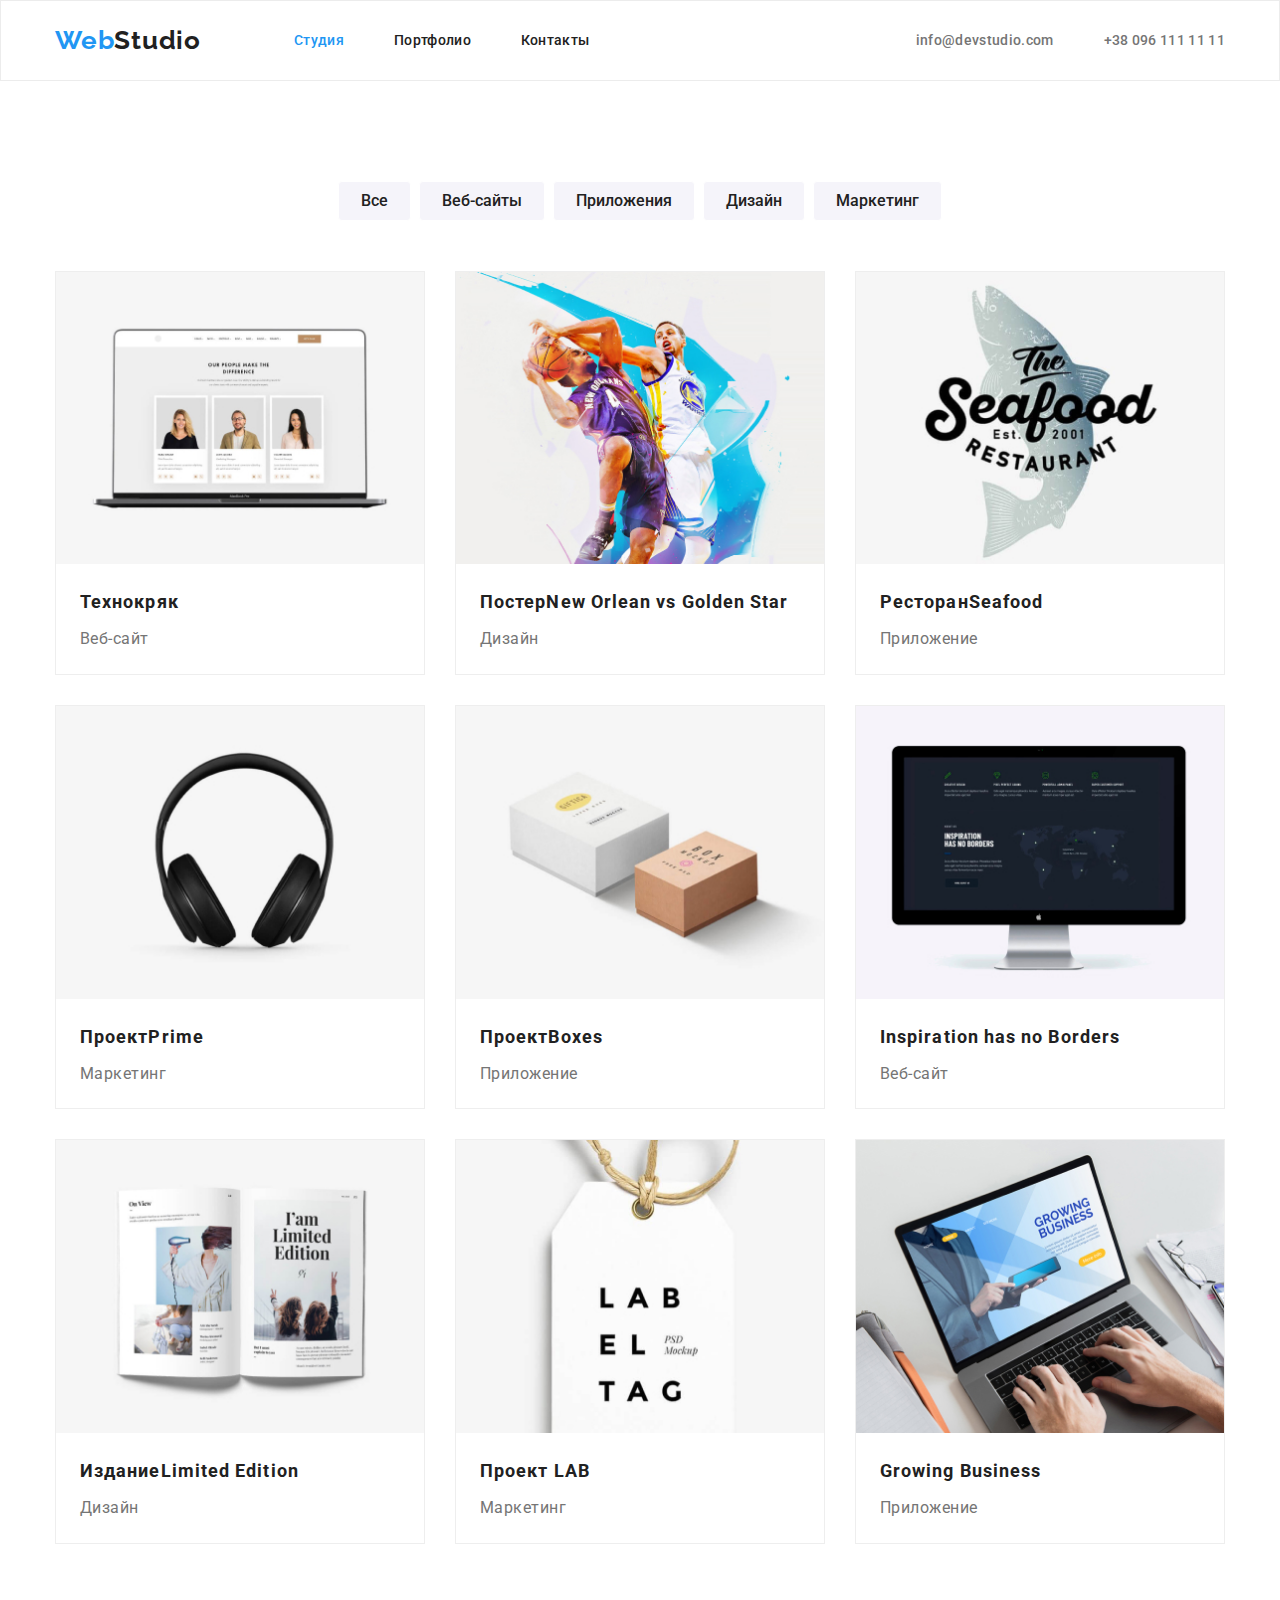
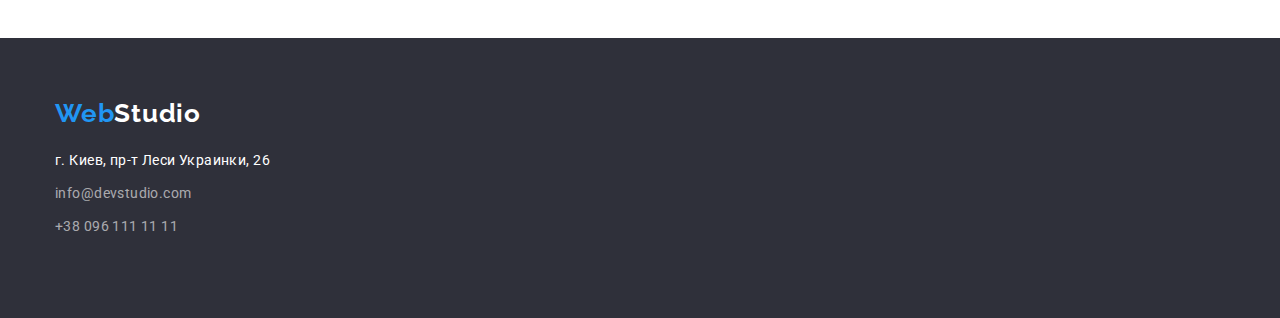
==== portfolio.html @ 880a1cff "Добавил файлы проекта" ====
<!DOCTYPE html>
<html lang="ru">
  <head>
    <meta charset="UTF-8" />
    <meta name="viewport" content="width=device-width, initial-scale=1.0" />
    <title>Портфолио</title>
    <link rel="preconnect" href="https://fonts.gstatic.com" />
    <link
      href="https://fonts.googleapis.com/css2?family=Raleway:wght@700&family=Roboto:wght@400;500;700;900&display=swap"
      rel="stylesheet"
    />
    <link
      rel="stylesheet"
      href="https://cdnjs.cloudflare.com/ajax/libs/modern-normalize/1.0.0/modern-normalize.min.css"
    />
    <link rel="stylesheet" href="./css/style.css" />
  </head>
  <body class="body">
    <!--Шапка-->
    <header class="page-header">
      <div class="container">
        <nav class="nav-list">
          <a lang="en" href="./index.html" class="logo">Web<span class="logo-color">Studio</span></a>
          <ul class="site-nav list">
            <li class="item"><a href="./index.html" class="link current">Студия</a></li>
            <li class="item"><a href="./portfolio.html" class="link">Портфолио</a></li>
            <li class="item"><a href="" class="link">Контакты</a></li>
          </ul>
        </nav>
        <ul class="auth-nav list">
          <li class="mail-item"><a lang="en" href="mailto:info@devstudio.com" class="link">info@devstudio.com</a></li>
          <li class="item"><a lang="en" href="tel:+380961111111" class="link">+38 096 111 11 11</a></li>
        </ul>
      </div>
    </header>
    <!--Портфолио-->
    <main class="portfolio-main">
      <!--фильтры-->
      <section class="section-botton">
        <div class="container">
          <ul class="list">
            <li class="item"><button type="button" class="filter-botton">Все</button></li>
            <li class="item"><button type="button" class="filter-botton">Веб-сайты</button></li>
            <li class="item"><button type="button" class="filter-botton">Приложения</button></li>
            <li class="item"><button type="button" class="filter-botton">Дизайн</button></li>
            <li class="item"><button type="button" class="filter-botton">Маркетинг</button></li>
          </ul>
        </div>
      </section>
      <!--проекты-->
      <section class="projects-section">
        <div class="container">
          <ul class="projects list">
            <li class="item">
              <a class="link" href="#">
                <div>
                  <img src="./img/poster-project-tehnokryk.jpg" alt="Постер веб-сайта Технокряк" width="370" />
                </div>
                <div class="projects-name">
                  <h3 class="title">Технокряк</h3>
                  <p class="text">Веб-сайт</p>
                </div>
              </a>
            </li>
            <li class="item">
              <a class="link" href="#">
                <div>
                  <img src="./img/poster-nba.jpg" alt="Постер НБА" width="370" />
                </div>
                <div class="projects-name">
                  <h3 class="title">Постер<span lang="en">New Orlean vs Golden Star</span></h3>
                  <p class="text">Дизайн</p>
                </div>
              </a>
            </li>
            <li class="item">
              <a class="link" href="#">
                <div>
                  <img src="./img/poster-restorane-seafood.jpg" alt="Постер ресторана Seafood" width="370" />
                </div>
                <div class="projects-name">
                  <h3 class="title">Ресторан<span lang="en">Seafood</span></h3>
                  <p class="text">Приложение</p>
                </div>
              </a>
            </li>
            <li class="item">
              <a class="link" href="#">
                <div>
                  <img src="./img/poster-project-prime.jpg" alt="Постер проект Prime" width="370" />
                </div>
                <div class="projects-name">
                  <h3 class="title">Проект<span lang="en">Prime</span></h3>
                  <p class="text">Маркетинг</p>
                </div>
              </a>
            </li>
            <li class="item">
              <a class="link" href="#">
                <div>
                  <img src="./img/poster-project-boxes.jpg" alt="Постер проект Boxes" width="370" />
                </div>
                <div class="projects-name">
                  <h3 class="title">Проект<span lang="en">Boxes</span></h3>
                  <p class="text">Приложение</p>
                </div></a
              >
            </li>
            <li class="item">
              <a class="link" href="#">
                <div>
                  <img
                    src="./img/poster-inspiration-has-no-borders.jpg"
                    alt="Постер проект Inspiration has no Borders"
                    width="370"
                  />
                </div>
                <div class="projects-name">
                  <h3 lang="en" class="title">Inspiration has no Borders</h3>
                  <p class="text">Веб-сайт</p>
                </div>
              </a>
            </li>
            <li class="item">
              <a class="link" href="#">
                <div>
                  <img src="./img/poster-limited-edition.jpg" alt="Постер издание Limited Edition" width="370" />
                </div>
                <div class="projects-name">
                  <h3 class="title">Издание<span lang="en">Limited Edition</span></h3>
                  <p class="text">Дизайн</p>
                </div></a
              >
            </li>
            <li class="item">
              <a class="link" href="#">
                <div>
                  <img src="./img/poster-project-lab.jpg" alt="Постер проэкт LAB" width="370" />
                </div>
                <div class="projects-name">
                  <h3 class="title">Проект LAB</h3>
                  <p class="text">Маркетинг</p>
                </div></a
              >
            </li>
            <li class="item">
              <a class="link" href="#">
                <div>
                  <img src="./img/growing-business.jpg" alt="Постер проект Growing Business" width="370" />
                </div>
                <div class="projects-name">
                  <h3 lang="en" class="title">Growing Business</h3>
                  <p class="text">Приложение</p>
                </div></a
              >
            </li>
          </ul>
        </div>
      </section>
    </main>
    <!--Подвал-->
    <footer class="footer">
      <div class="container">
        <div class="container-footer">
          <a lang="en" href="./index.html" class="logo">Web<span class="logo-color">Studio</span></a>
          <address class="contacts-list">
            <ul class="list">
              <li class="address">
                <a
                  class="address-map"
                  href="https://goo.gl/maps/JWYVcYKMbR6JscHa8"
                  target="_blank"
                  rel="noopener noreferrer"
                  >г. Киев, пр-т Леси Украинки, 26</a
                >
              </li>
              <li class="mail-tel">
                <a lang="en" href="mailto:info@devstudio.com" class="link">info@devstudio.com</a>
                <a lang="en" href="tel:+380961111111" class="link">+38 096 111 11 11</a>
              </li>
            </ul>
          </address>
        </div>
      </div>
    </footer>
  </body>
</html>
---- css/style.css ----
:root {
  --primery-text-color: #757575;
  --title-text-collor: #212121;
  --logo-text-collor: #212121;
  --accent--color: #2196f3;
  --hero-text-color: #ffffff;
  --bcg-color-body: #e5e5e5;
  --bcg-color-head: #ffffff;
  --bcg-color-hero: #2f303a;
  --bcg-clor-team: #f5f4fa;
  --bcg-color-footer: #2f303a;
  --bcg-color-button: #2196f3;
  --bcg-filter-botton: #f5f4fa;
  --activ-filter-botton: #2196f3;
  --text-hover-filter-botton: #ffffff;
  --text-filter-botton: #212121;
}
h1,
h2,
h3,
h4,
h5,
h6,
p {
  margin: 0;
}
ul,
ol {
  margin: 0;
  padding: 0;
}
img {
  display: block;
  max-width: 100%;
  height: auto;
}
.list {
  list-style-type: none;
  margin-top: 0;
  margin-bottom: 0;
}
.link {
  text-decoration: none;
}

.body {
  color: var(--primery-text-color);
  font-family: Roboto, sans-serif;
}
/* ======Container====== */
.container {
  margin-left: auto;
  margin-right: auto;
  width: 1200px;
  padding-left: 15px;
  padding-right: 15px;
  /* outline: 2px solid tomato; */
}
/*шапка*/
.page-header .container {
  display: flex;
  align-items: center;
  justify-content: space-between;
}
.nav-list {
  display: flex;
  align-items: center;
}
.site-nav {
  display: flex;
}
.auth-nav {
  display: flex;
}
.site-nav .item:not(:last-child) {
  margin-right: 50px;
}
.mail-item {
  margin-right: 50px;
}
.page-header {
  padding-top: 24px;
  padding-bottom: 24px;
  background: var(--bcg-color-head);
  letter-spacing: 0.02em;
  border: 1px solid #ececec;
}
.logo {
  margin-right: 93px;
  color: var(--accent--color);
  font-family: Raleway, sans-serif;
  font-weight: 700;
  font-size: 26px;
  line-height: 1.19;
  letter-spacing: 0.03em;
  text-decoration: none;
}

.title {
  margin-top: 0;
  margin-bottom: 10px;
}
.text {
  margin-top: 0;
  margin-bottom: 0;
}
.profession {
  margin-top: 0;
  margin-bottom: 0;
}
.logo-color {
  color: var(--logo-text-collor);
}
.site-nav .link {
  color: var(--title-text-collor);
  font-weight: 500;
  font-size: 14px;
  line-height: 1.2;
}
.site-nav .link:hover,
.site-nav .link:focus {
  color: var(--accent--color);
}
.site-nav .link.current {
  color: var(--accent--color);
}
.auth-nav .link {
  color: var(--primery-text-color);
  font-weight: 500;
  font-size: 14px;
  line-height: 1.2;
}
.auth-nav .link:hover,
.auth-nav .link:focus {
  color: var(--accent--color);
}
/*герой*/
.hero {
  padding-top: 200px;
  padding-bottom: 200px;
  background: var(--bcg-color-hero);
  letter-spacing: 0.06em;
}
.hero-title {
  margin-top: 0;
  margin-bottom: 30px;
  color: var(--hero-text-color);
  font-style: normal;
  font-weight: 900;
  font-size: 44px;
  line-height: 1.36;
  text-align: center;
  text-transform: uppercase;
}
.button {
  color: var(--hero-text-color);
  background: var(--bcg-color-button);
  font-family: Roboto;
  font-weight: 700;
  font-size: 16px;
  line-height: 1.9;
  display: flex;
  align-items: center;
  text-align: center;
  padding: 10px 32px;
  margin-left: auto;
  margin-right: auto;
  border-radius: 4px;
  min-width: 200px;
}
.button:hover,
.button:focus {
  background: #188ce8;
  box-shadow: 0px 4px 4px rgba(0, 0, 0, 0.15);
}
/*Особенности*/
.feature {
  display: flex;
  flex-wrap: wrap;
  margin-left: -30px;
  margin-top: -30px;
}
.feature .item {
  margin-left: 30px;
  margin-top: 30px;
  flex-basis: calc(100% / 4 - 30px);
}
.feature-section {
  padding-top: 94px;
  padding-bottom: 47px;
}
.feature .title {
  color: var(--title-text-collor);
  font-weight: 700;
  font-size: 14px;
  line-height: 1.14;
  letter-spacing: 0.03em;
  text-transform: uppercase;
}
.feature .text {
  font-weight: 400;
  font-size: 14px;
  line-height: 1.71;
  letter-spacing: 0.03em;
}
.visually-hidden {
  position: absolute !important;
  clip: rect(1px 1px 1px 1px);
  clip: rect(1px, 1px, 1px, 1px);
  padding: 0 !important;
  border: 0 !important;
  height: 1px !important;
  width: 1px !important;
  overflow: hidden;
}
/* Чем мы занимаемся */
.works-section .list {
  display: flex;
  flex-wrap: wrap;
  margin-left: -30px;
  margin-top: -30px;
}
.works-section .item {
  margin-left: 30px;
  margin-top: 30px;
  flex-basis: calc(100% / 3 - 30px);
}
.works-section {
  padding-top: 47px;
  padding-bottom: 94px;
}
.section-title {
  margin-bottom: 50px;
  color: var(--title-text-collor);
  font-weight: 700;
  font-size: 36px;
  line-height: 1.17;
  text-align: center;
  letter-spacing: 0.03em;
}

/*наша команда*/
.section-team .list {
  display: flex;
  flex-wrap: wrap;
  margin-left: -30px;
  margin-top: -30px;
}
.section-team .item {
  margin-left: 30px;
  margin-top: 30px;
  flex-basis: calc(100% / 4 - 30px);
  text-align: center;
  background: #ffffff;
  box-shadow: 0px 1px 3px rgba(0, 0, 0, 0.12), 0px 1px 1px rgba(0, 0, 0, 0.14), 0px 2px 1px rgba(0, 0, 0, 0.2);
  border-radius: 0px 0px 4px 4px;
}
.section-team {
  padding-top: 94px;
  padding-bottom: 94px;
  background: var(--bcg-clor-team);
}
.item-discription {
  padding-top: 30px;
  padding-bottom: 30px;
  background: #ffffff;
}
.section-team .list .title {
  color: var(--title-text-collor);
  font-weight: 500;
  font-size: 16px;
  line-height: 1.19;
  letter-spacing: 0.03em;
}
.section-team .list .profession {
  font-weight: 400;
  font-size: 16px;
  line-height: 1.19;
  letter-spacing: 0.03em;
}
/*подвал*/
.footer {
  padding-top: 60px;
  padding-bottom: 60px;
  background: var(--bcg-color-footer);
  font-weight: 400;
  font-size: 14px;
  line-height: 1.71;
  letter-spacing: 0.03em;
}
.container-footer {
  margin-bottom: 20px;
  display: block;
}
.footer .logo {
  display: block;
  padding-bottom: 20px;
}
.footer .logo-color {
  color: #ffffff;
}
.address {
  margin-bottom: 9px;
  color: #ffffff;
  font-style: normal;
  text-decoration: none;
}
.address-map {
  margin-bottom: 9px;
  color: #ffffff;
  text-decoration: none;
}
.mail-tel .link {
  display: block;
  color: rgba(255, 255, 255, 0.6);
  font-style: normal;
}
.mail-tel .link:not(:last-child) {
  margin-bottom: 9px;
}
.mail-tel .link:hover,
.mail-tel .link:focus {
  color: var(--accent--color);
}

/*portfolio.html*/
.portfolio-main {
  background: #ffffff;
  letter-spacing: 0.03em;
}
.section-botton {
  padding-top: 100px;
  padding-bottom: 25px;
}
.section-botton .list {
  display: flex;
  flex-wrap: wrap;
  margin-left: -8px;
  margin-top: -8px;
  align-items: center;
  justify-content: center;
}
.section-botton .item {
  margin-left: 8px;
  margin-top: 8px;
}
.filter-botton {
  padding: 6px 22px;
  background: var(--bcg-filter-botton);
  color: var(--text-filter-botton);
  font-family: Roboto;
  font-weight: 500;
  font-size: 16px;
  line-height: 1.62;
  text-align: center;
  border-radius: 4px;
  border: 1px solid #ffffff;
}
.filter-botton:hover,
.filter-botton:focus {
  background: var(--activ-filter-botton);
  color: var(--text-hover-filter-botton);
}
/* ПРОЕКТЫ */
.projects-section {
  padding-top: 25px;
  padding-bottom: 94px;
}
.projects {
  display: flex;
  flex-wrap: wrap;
  margin-left: -30px;
  margin-top: -30px;
}
.projects-section .item {
  margin-left: 30px;
  margin-top: 30px;
  flex-basis: calc(100% / 3 - 30px);
}
.projects-name {
  padding: 20px 24px;
  background: #ffffff;
}
.projects-section .link {
  display: block;
  border: 1px solid #eeeeee;
}
.projects .title {
  color: var(--title-text-collor);
  font-weight: 700;
  font-size: 18px;
  line-height: 2;
  letter-spacing: 0.06em;
  margin-bottom: 4px;
}
.projects .text {
  color: var(--primery-text-color);
  font-weight: 400;
  font-size: 16px;
  line-height: 1.87;
}
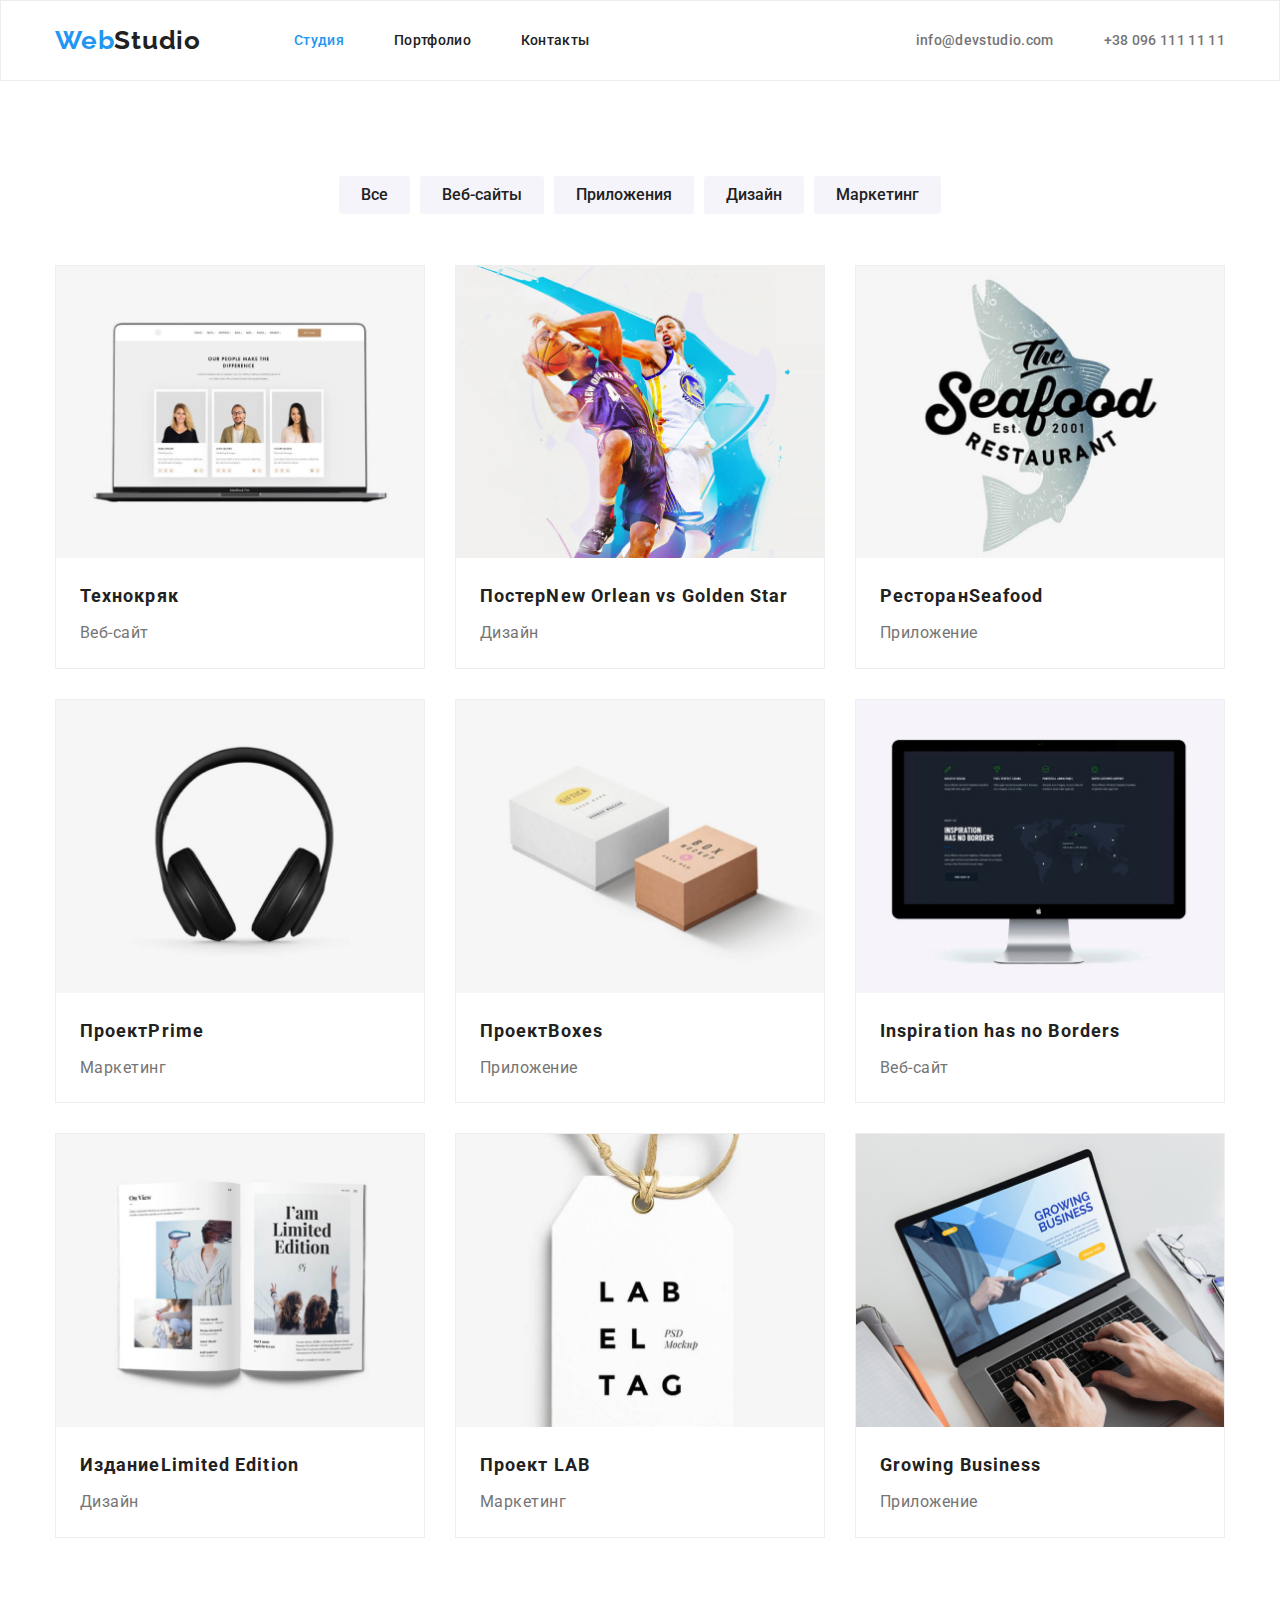
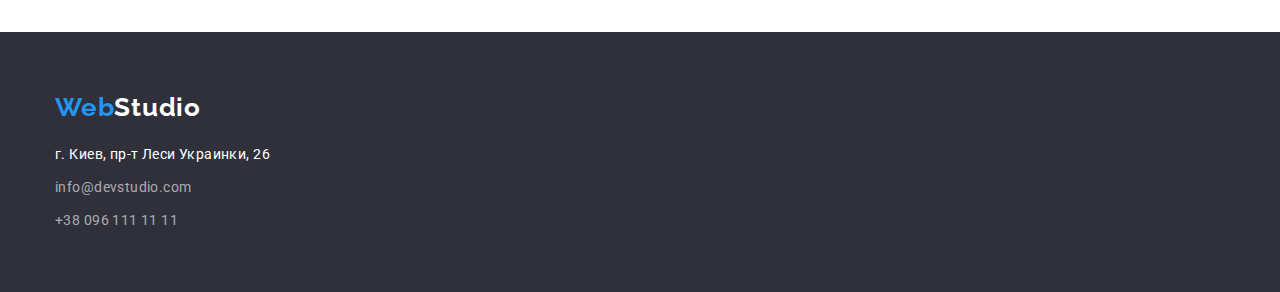
==== commit 6308ab96: "внесены правки 3-ДЗ от ментора" ====
--- a/portfolio.html
+++ b/portfolio.html
@@ -28,7 +28,7 @@
           </ul>
         </nav>
         <ul class="auth-nav list">
-          <li class="mail-item"><a lang="en" href="mailto:info@devstudio.com" class="link">info@devstudio.com</a></li>
+          <li class="item"><a lang="en" href="mailto:info@devstudio.com" class="link">info@devstudio.com</a></li>
           <li class="item"><a lang="en" href="tel:+380961111111" class="link">+38 096 111 11 11</a></li>
         </ul>
       </div>
@@ -36,125 +36,124 @@
     <!--Портфолио-->
     <main class="portfolio-main">
       <!--фильтры-->
-      <section class="section-botton">
-        <div class="container">
-          <ul class="list">
-            <li class="item"><button type="button" class="filter-botton">Все</button></li>
-            <li class="item"><button type="button" class="filter-botton">Веб-сайты</button></li>
-            <li class="item"><button type="button" class="filter-botton">Приложения</button></li>
-            <li class="item"><button type="button" class="filter-botton">Дизайн</button></li>
-            <li class="item"><button type="button" class="filter-botton">Маркетинг</button></li>
-          </ul>
-        </div>
-      </section>
-      <!--проекты-->
       <section class="projects-section">
         <div class="container">
-          <ul class="projects list">
-            <li class="item">
-              <a class="link" href="#">
-                <div>
-                  <img src="./img/poster-project-tehnokryk.jpg" alt="Постер веб-сайта Технокряк" width="370" />
-                </div>
-                <div class="projects-name">
-                  <h3 class="title">Технокряк</h3>
-                  <p class="text">Веб-сайт</p>
-                </div>
-              </a>
-            </li>
-            <li class="item">
-              <a class="link" href="#">
-                <div>
-                  <img src="./img/poster-nba.jpg" alt="Постер НБА" width="370" />
-                </div>
-                <div class="projects-name">
-                  <h3 class="title">Постер<span lang="en">New Orlean vs Golden Star</span></h3>
-                  <p class="text">Дизайн</p>
-                </div>
-              </a>
-            </li>
-            <li class="item">
-              <a class="link" href="#">
-                <div>
-                  <img src="./img/poster-restorane-seafood.jpg" alt="Постер ресторана Seafood" width="370" />
-                </div>
-                <div class="projects-name">
-                  <h3 class="title">Ресторан<span lang="en">Seafood</span></h3>
-                  <p class="text">Приложение</p>
-                </div>
-              </a>
-            </li>
-            <li class="item">
-              <a class="link" href="#">
-                <div>
-                  <img src="./img/poster-project-prime.jpg" alt="Постер проект Prime" width="370" />
-                </div>
-                <div class="projects-name">
-                  <h3 class="title">Проект<span lang="en">Prime</span></h3>
-                  <p class="text">Маркетинг</p>
-                </div>
-              </a>
-            </li>
-            <li class="item">
-              <a class="link" href="#">
-                <div>
-                  <img src="./img/poster-project-boxes.jpg" alt="Постер проект Boxes" width="370" />
-                </div>
-                <div class="projects-name">
-                  <h3 class="title">Проект<span lang="en">Boxes</span></h3>
-                  <p class="text">Приложение</p>
-                </div></a
-              >
-            </li>
-            <li class="item">
-              <a class="link" href="#">
-                <div>
-                  <img
-                    src="./img/poster-inspiration-has-no-borders.jpg"
-                    alt="Постер проект Inspiration has no Borders"
-                    width="370"
-                  />
-                </div>
-                <div class="projects-name">
-                  <h3 lang="en" class="title">Inspiration has no Borders</h3>
-                  <p class="text">Веб-сайт</p>
-                </div>
-              </a>
-            </li>
-            <li class="item">
-              <a class="link" href="#">
-                <div>
-                  <img src="./img/poster-limited-edition.jpg" alt="Постер издание Limited Edition" width="370" />
-                </div>
-                <div class="projects-name">
-                  <h3 class="title">Издание<span lang="en">Limited Edition</span></h3>
-                  <p class="text">Дизайн</p>
-                </div></a
-              >
-            </li>
-            <li class="item">
-              <a class="link" href="#">
-                <div>
-                  <img src="./img/poster-project-lab.jpg" alt="Постер проэкт LAB" width="370" />
-                </div>
-                <div class="projects-name">
-                  <h3 class="title">Проект LAB</h3>
-                  <p class="text">Маркетинг</p>
-                </div></a
-              >
-            </li>
-            <li class="item">
-              <a class="link" href="#">
-                <div>
-                  <img src="./img/growing-business.jpg" alt="Постер проект Growing Business" width="370" />
-                </div>
-                <div class="projects-name">
-                  <h3 lang="en" class="title">Growing Business</h3>
-                  <p class="text">Приложение</p>
-                </div></a
-              >
-            </li>
-          </ul>
+          <div class="filter-button-container">
+            <ul class="button-list list">
+              <li class="item"><button type="button" class="filter-botton">Все</button></li>
+              <li class="item"><button type="button" class="filter-botton">Веб-сайты</button></li>
+              <li class="item"><button type="button" class="filter-botton">Приложения</button></li>
+              <li class="item"><button type="button" class="filter-botton">Дизайн</button></li>
+              <li class="item"><button type="button" class="filter-botton">Маркетинг</button></li>
+            </ul>
+          </div>
+          <div>
+            <ul class="projects list">
+              <li class="item">
+                <a class="link" href="#">
+                  <div>
+                    <img src="./img/poster-project-tehnokryk.jpg" alt="Постер веб-сайта Технокряк" width="370" />
+                  </div>
+                  <div class="projects-name">
+                    <h3 class="title">Технокряк</h3>
+                    <p class="text">Веб-сайт</p>
+                  </div>
+                </a>
+              </li>
+              <li class="item">
+                <a class="link" href="#">
+                  <div>
+                    <img src="./img/poster-nba.jpg" alt="Постер НБА" width="370" />
+                  </div>
+                  <div class="projects-name">
+                    <h3 class="title">Постер<span lang="en">New Orlean vs Golden Star</span></h3>
+                    <p class="text">Дизайн</p>
+                  </div>
+                </a>
+              </li>
+              <li class="item">
+                <a class="link" href="#">
+                  <div>
+                    <img src="./img/poster-restorane-seafood.jpg" alt="Постер ресторана Seafood" width="370" />
+                  </div>
+                  <div class="projects-name">
+                    <h3 class="title">Ресторан<span lang="en">Seafood</span></h3>
+                    <p class="text">Приложение</p>
+                  </div>
+                </a>
+              </li>
+              <li class="item">
+                <a class="link" href="#">
+                  <div>
+                    <img src="./img/poster-project-prime.jpg" alt="Постер проект Prime" width="370" />
+                  </div>
+                  <div class="projects-name">
+                    <h3 class="title">Проект<span lang="en">Prime</span></h3>
+                    <p class="text">Маркетинг</p>
+                  </div>
+                </a>
+              </li>
+              <li class="item">
+                <a class="link" href="#">
+                  <div>
+                    <img src="./img/poster-project-boxes.jpg" alt="Постер проект Boxes" width="370" />
+                  </div>
+                  <div class="projects-name">
+                    <h3 class="title">Проект<span lang="en">Boxes</span></h3>
+                    <p class="text">Приложение</p>
+                  </div></a
+                >
+              </li>
+              <li class="item">
+                <a class="link" href="#">
+                  <div>
+                    <img
+                      src="./img/poster-inspiration-has-no-borders.jpg"
+                      alt="Постер проект Inspiration has no Borders"
+                      width="370"
+                    />
+                  </div>
+                  <div class="projects-name">
+                    <h3 lang="en" class="title">Inspiration has no Borders</h3>
+                    <p class="text">Веб-сайт</p>
+                  </div>
+                </a>
+              </li>
+              <li class="item">
+                <a class="link" href="#">
+                  <div>
+                    <img src="./img/poster-limited-edition.jpg" alt="Постер издание Limited Edition" width="370" />
+                  </div>
+                  <div class="projects-name">
+                    <h3 class="title">Издание<span lang="en">Limited Edition</span></h3>
+                    <p class="text">Дизайн</p>
+                  </div></a
+                >
+              </li>
+              <li class="item">
+                <a class="link" href="#">
+                  <div>
+                    <img src="./img/poster-project-lab.jpg" alt="Постер проэкт LAB" width="370" />
+                  </div>
+                  <div class="projects-name">
+                    <h3 class="title">Проект LAB</h3>
+                    <p class="text">Маркетинг</p>
+                  </div></a
+                >
+              </li>
+              <li class="item">
+                <a class="link" href="#">
+                  <div>
+                    <img src="./img/growing-business.jpg" alt="Постер проект Growing Business" width="370" />
+                  </div>
+                  <div class="projects-name">
+                    <h3 lang="en" class="title">Growing Business</h3>
+                    <p class="text">Приложение</p>
+                  </div></a
+                >
+              </li>
+            </ul>
+          </div>
         </div>
       </section>
     </main>
@@ -165,18 +164,20 @@
           <a lang="en" href="./index.html" class="logo">Web<span class="logo-color">Studio</span></a>
           <address class="contacts-list">
             <ul class="list">
-              <li class="address">
+              <li class="item">
                 <a
-                  class="address-map"
+                  class="address"
                   href="https://goo.gl/maps/JWYVcYKMbR6JscHa8"
                   target="_blank"
                   rel="noopener noreferrer"
                   >г. Киев, пр-т Леси Украинки, 26</a
                 >
               </li>
-              <li class="mail-tel">
-                <a lang="en" href="mailto:info@devstudio.com" class="link">info@devstudio.com</a>
-                <a lang="en" href="tel:+380961111111" class="link">+38 096 111 11 11</a>
+              <li class="item">
+                <a lang="en" href="mailto:info@devstudio.com" class="mail link">info@devstudio.com</a>
+              </li>
+              <li class="item">
+                <a lang="en" href="tel:+380961111111" class="tel link">+38 096 111 11 11</a>
               </li>
             </ul>
           </address>
--- a/css/style.css
+++ b/css/style.css
@@ -75,7 +75,7 @@
 .site-nav .item:not(:last-child) {
   margin-right: 50px;
 }
-.mail-item {
+.auth-nav .item:not(:last-child) {
   margin-right: 50px;
 }
 .page-header {
@@ -153,6 +153,7 @@
   text-transform: uppercase;
 }
 .button {
+  border: none;
   color: var(--hero-text-color);
   background: var(--bcg-color-button);
   font-family: Roboto;
@@ -288,10 +289,6 @@
   line-height: 1.71;
   letter-spacing: 0.03em;
 }
-.container-footer {
-  margin-bottom: 20px;
-  display: block;
-}
 .footer .logo {
   display: block;
   padding-bottom: 20px;
@@ -300,26 +297,29 @@
   color: #ffffff;
 }
 .address {
-  margin-bottom: 9px;
   color: #ffffff;
   font-style: normal;
   text-decoration: none;
 }
-.address-map {
-  margin-bottom: 9px;
+.contacts-list .item {
   color: #ffffff;
   text-decoration: none;
 }
-.mail-tel .link {
+.contacts-list .item:not(:last-child) {
+  margin-bottom: 9px;
+}
+.tel,
+.mail {
   display: block;
   color: rgba(255, 255, 255, 0.6);
   font-style: normal;
 }
-.mail-tel .link:not(:last-child) {
-  margin-bottom: 9px;
-}
-.mail-tel .link:hover,
-.mail-tel .link:focus {
+.tel:hover,
+.tel:focus {
+  color: var(--accent--color);
+}
+.mail:hover,
+.mail:focus {
   color: var(--accent--color);
 }
 
@@ -328,21 +328,15 @@
   background: #ffffff;
   letter-spacing: 0.03em;
 }
-.section-botton {
-  padding-top: 100px;
-  padding-bottom: 25px;
-}
-.section-botton .list {
-  display: flex;
-  flex-wrap: wrap;
-  margin-left: -8px;
-  margin-top: -8px;
-  align-items: center;
+.button-list {
+  display: flex;
   justify-content: center;
 }
-.section-botton .item {
-  margin-left: 8px;
-  margin-top: 8px;
+.filter-button-container {
+  margin-bottom: 50px;
+}
+.button-list .item:not(:last-child) {
+  margin-right: 8px;
 }
 .filter-botton {
   padding: 6px 22px;
@@ -363,7 +357,7 @@
 }
 /* ПРОЕКТЫ */
 .projects-section {
-  padding-top: 25px;
+  padding-top: 94px;
   padding-bottom: 94px;
 }
 .projects {
@@ -372,7 +366,7 @@
   margin-left: -30px;
   margin-top: -30px;
 }
-.projects-section .item {
+.projects .item {
   margin-left: 30px;
   margin-top: 30px;
   flex-basis: calc(100% / 3 - 30px);
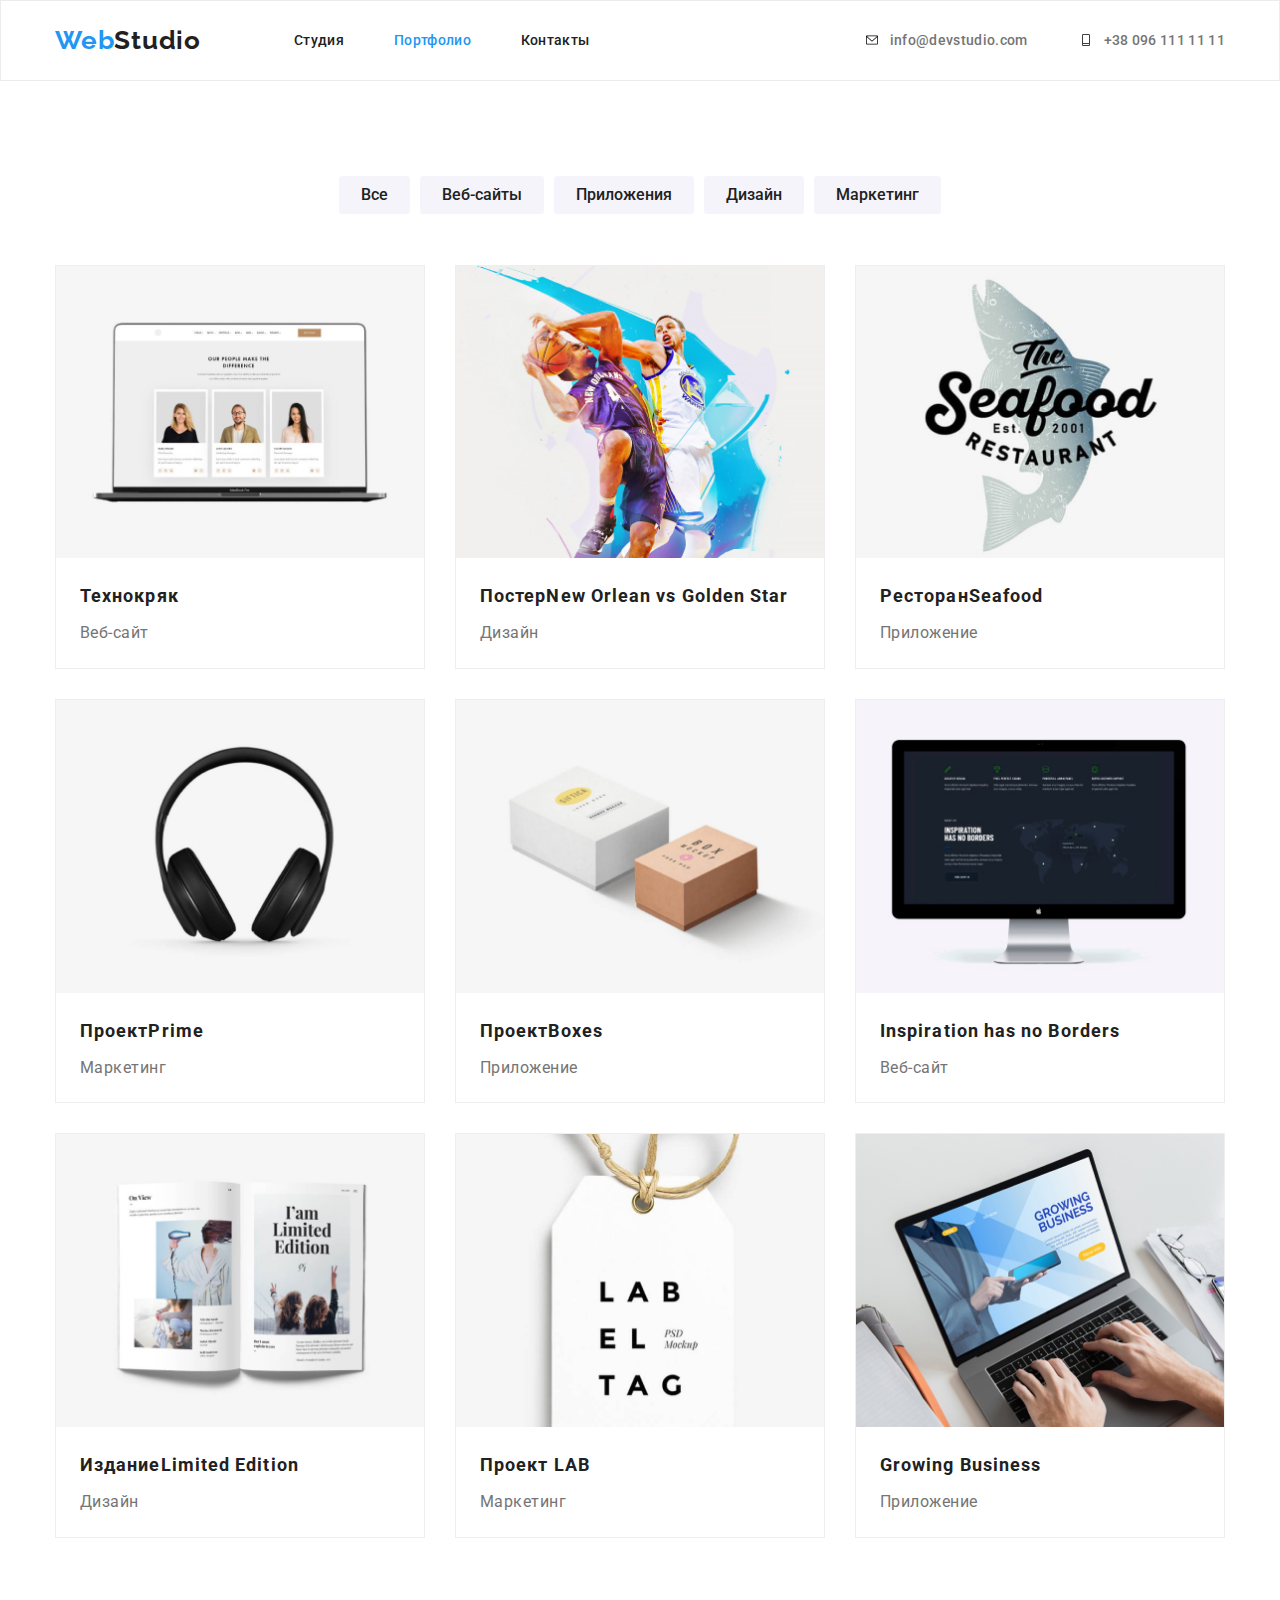
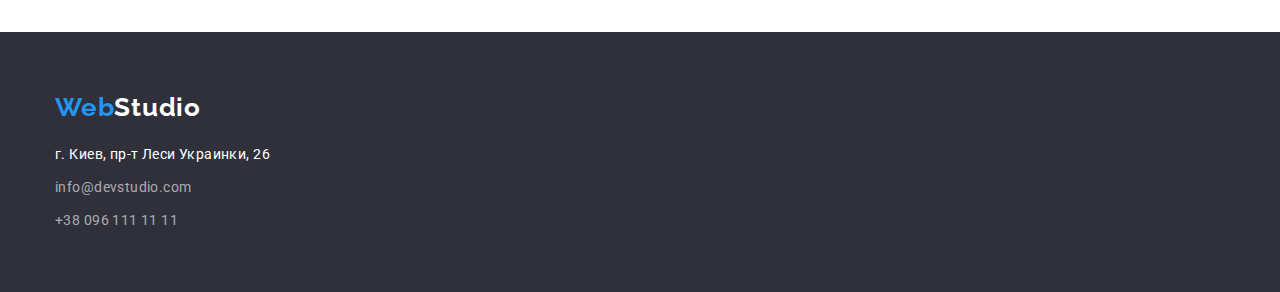
==== commit e9ef5bcf: "Добавил декоративные элементы" ====
--- a/portfolio.html
+++ b/portfolio.html
@@ -22,14 +22,22 @@
         <nav class="nav-list">
           <a lang="en" href="./index.html" class="logo">Web<span class="logo-color">Studio</span></a>
           <ul class="site-nav list">
-            <li class="item"><a href="./index.html" class="link current">Студия</a></li>
-            <li class="item"><a href="./portfolio.html" class="link">Портфолио</a></li>
+            <li class="item"><a href="./index.html" class="link">Студия</a></li>
+            <li class="item"><a href="./portfolio.html" class="link current">Портфолио</a></li>
             <li class="item"><a href="" class="link">Контакты</a></li>
           </ul>
         </nav>
         <ul class="auth-nav list">
-          <li class="item"><a lang="en" href="mailto:info@devstudio.com" class="link">info@devstudio.com</a></li>
-          <li class="item"><a lang="en" href="tel:+380961111111" class="link">+38 096 111 11 11</a></li>
+          <li class="item">
+            <a lang="en" href="mailto:info@devstudio.com" class="link">
+              <svg class="contacts-icon"><use href="./img/sprite.svg#icon-mail"></use></svg> info@devstudio.com</a
+            >
+          </li>
+          <li class="item">
+            <a lang="en" href="tel:+380961111111" class="link">
+              <svg class="contacts-icon"><use href="./img/sprite.svg#icon-tel"></use></svg> +38 096 111 11 11</a
+            >
+          </li>
         </ul>
       </div>
     </header>
--- a/css/style.css
+++ b/css/style.css
@@ -6,7 +6,6 @@
   --hero-text-color: #ffffff;
   --bcg-color-body: #e5e5e5;
   --bcg-color-head: #ffffff;
-  --bcg-color-hero: #2f303a;
   --bcg-clor-team: #f5f4fa;
   --bcg-color-footer: #2f303a;
   --bcg-color-button: #2196f3;
@@ -72,6 +71,7 @@
 .auth-nav {
   display: flex;
 }
+
 .site-nav .item:not(:last-child) {
   margin-right: 50px;
 }
@@ -125,21 +125,41 @@
   color: var(--accent--color);
 }
 .auth-nav .link {
+  display: flex;
+  align-items: center;
   color: var(--primery-text-color);
   font-weight: 500;
   font-size: 14px;
   line-height: 1.2;
 }
+.contacts-icon {
+  flex-shrink: 0;
+  width: 16px;
+  height: 12px;
+  margin-right: 10px;
+}
+.auth-nav:hover .contacts-icon,
+.auth-nav:hover .contacts-icon {
+  fill: var(--accent--color);
+}
 .auth-nav .link:hover,
 .auth-nav .link:focus {
   color: var(--accent--color);
 }
 /*герой*/
 .hero {
+  width: 1600px;
+  height: 600px;
   padding-top: 200px;
   padding-bottom: 200px;
-  background: var(--bcg-color-hero);
+  background: #c4c4c4;
   letter-spacing: 0.06em;
+  background-image: linear-gradient(rgba(47, 48, 58, 0.4), rgba(47, 48, 58, 0.4)), url(../img/hero.jpg);
+  background-repeat: no-repeat;
+  background-position: center;
+  background-size: cover;
+  margin-left: auto;
+  margin-right: auto;
 }
 .hero-title {
   margin-top: 0;
@@ -181,6 +201,55 @@
   margin-left: -30px;
   margin-top: -30px;
 }
+.feature .title {
+  display: flex;
+  flex-wrap: wrap;
+  flex-direction: column;
+}
+.feature .attention::before {
+  content: '';
+  width: 270px;
+  height: 120px;
+  background-image: url(../img/antenna.svg);
+  background-repeat: no-repeat;
+  background-position: center;
+  background-color: #f5f4fa;
+  border-radius: 4px;
+  margin-bottom: 30px;
+}
+.feature .punctuality::before {
+  content: '';
+  width: 270px;
+  height: 120px;
+  background-image: url(../img/clock.svg);
+  background-repeat: no-repeat;
+  background-position: center;
+  background-color: #f5f4fa;
+  border-radius: 4px;
+  margin-bottom: 30px;
+}
+.feature .planning::before {
+  content: '';
+  width: 270px;
+  height: 120px;
+  background-image: url(../img/diagram.svg);
+  background-repeat: no-repeat;
+  background-position: center;
+  background-color: #f5f4fa;
+  border-radius: 4px;
+  margin-bottom: 30px;
+}
+.feature .technologies::before {
+  content: '';
+  width: 270px;
+  height: 120px;
+  background-image: url(../img/astronaut.svg);
+  background-repeat: no-repeat;
+  background-position: center;
+  background-color: #f5f4fa;
+  border-radius: 4px;
+  margin-bottom: 30px;
+}
 .feature .item {
   margin-left: 30px;
   margin-top: 30px;
@@ -279,6 +348,43 @@
   line-height: 1.19;
   letter-spacing: 0.03em;
 }
+
+/* <!-- Постоянные клиенты --> */
+.section-clients {
+  padding-top: 94px;
+  padding-bottom: 94px;
+}
+.section-clients .list {
+  display: flex;
+  margin-top: -30px;
+  margin-left: -30px;
+  justify-content: space-between;
+}
+.section-clients .item {
+  margin-top: 30px;
+  margin-left: 30px;
+  flex-basis: calc(100% / 6 - 30px);
+}
+.section-clients .link {
+  display: flex;
+  justify-content: center;
+  align-items: center;
+  width: 170px;
+  height: 90px;
+  border: 1px solid #afb1b8;
+  border-radius: 4px;
+  color: #afb1b8;
+}
+.icon-logo {
+  fill: currentColor;
+}
+.section-clients .link:hover {
+  border: 1px solid var(--accent--color);
+}
+.section-clients .link:hover .icon-logo {
+  fill: var(--accent--color);
+}
+
 /*подвал*/
 .footer {
   padding-top: 60px;
@@ -355,6 +461,7 @@
   background: var(--activ-filter-botton);
   color: var(--text-hover-filter-botton);
 }
+
 /* ПРОЕКТЫ */
 .projects-section {
   padding-top: 94px;
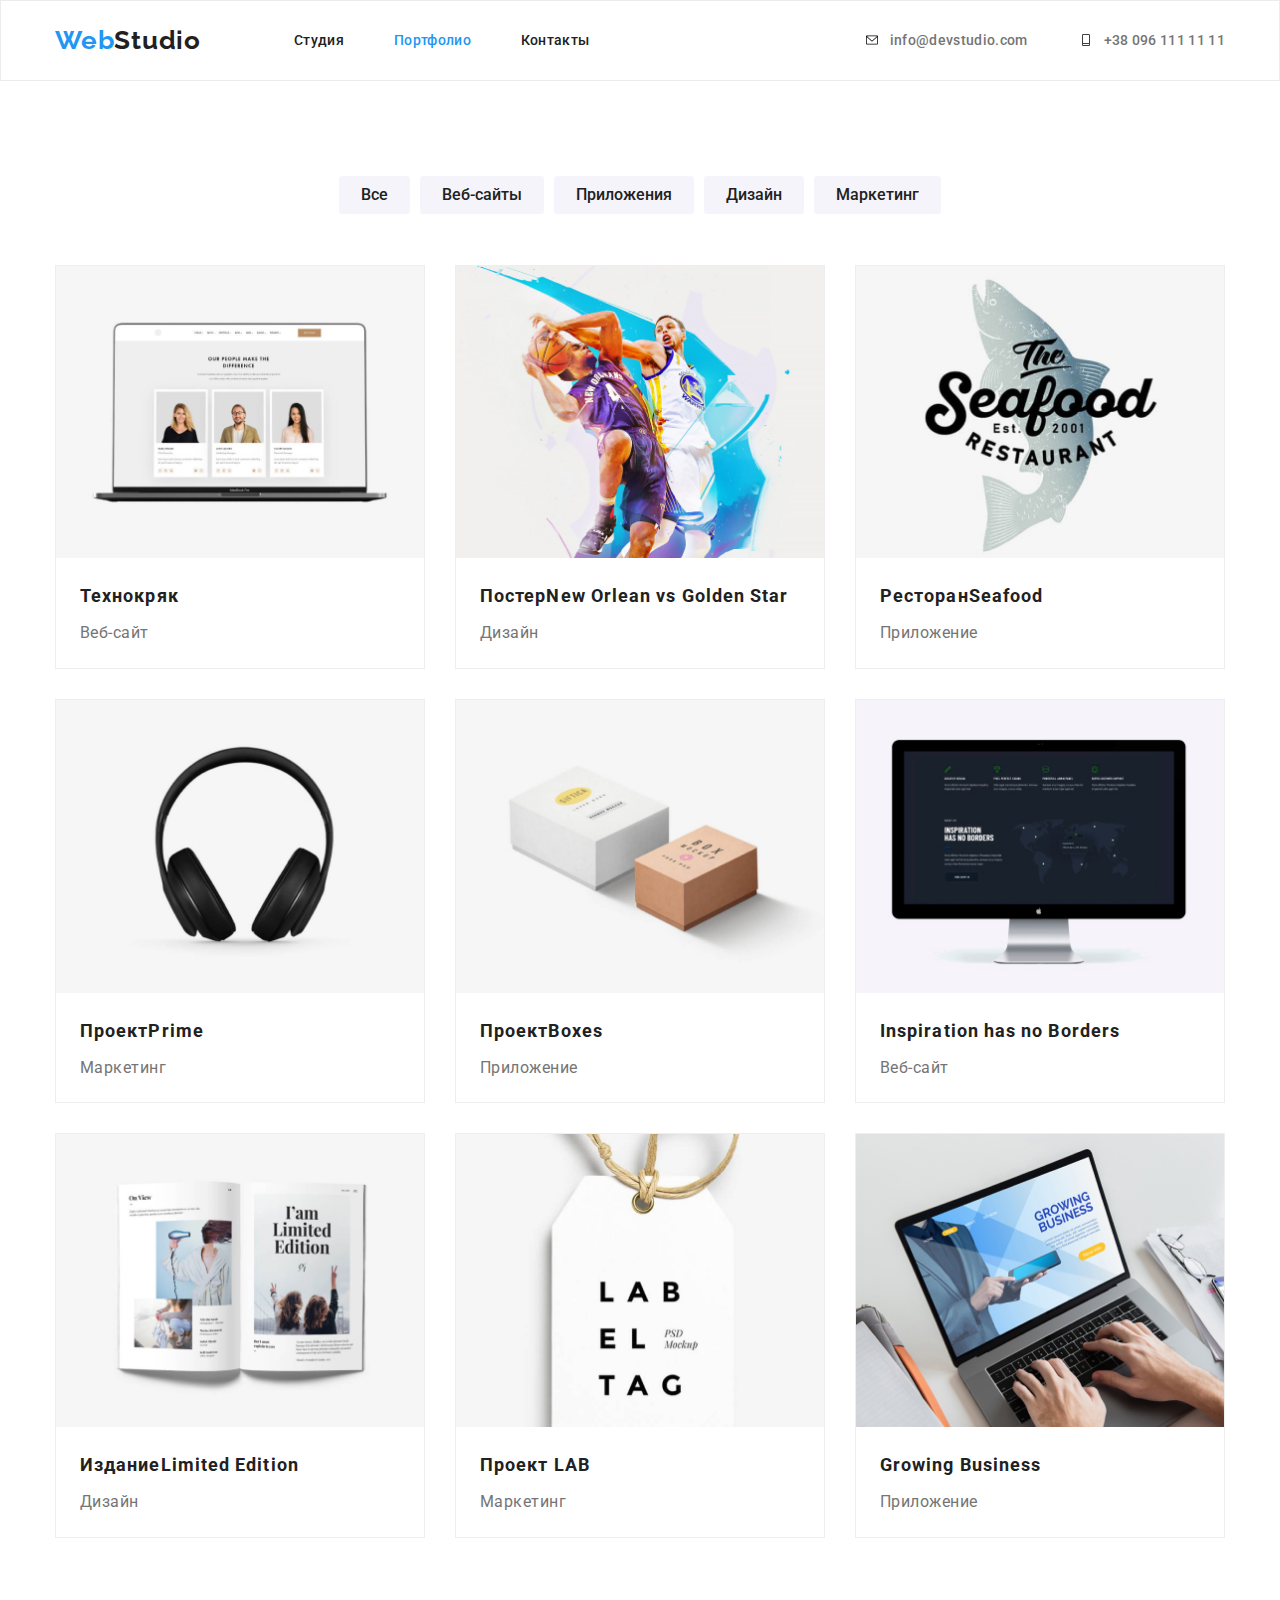
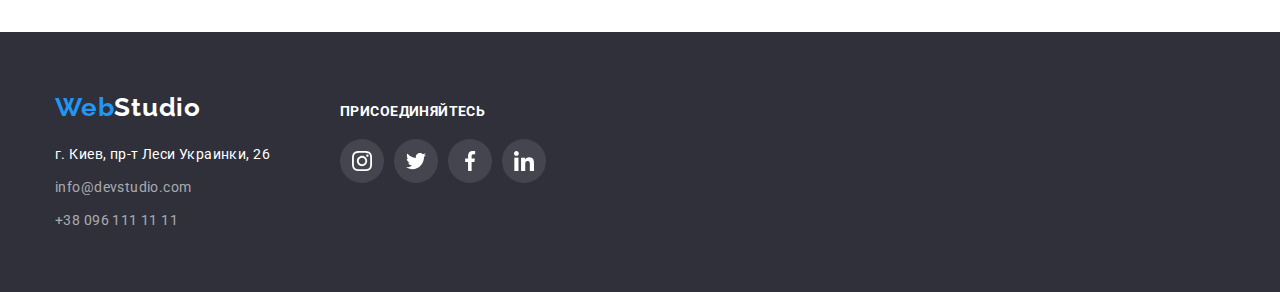
==== commit 0b26dd75: "ДЗ 4-декоративные элементы" ====
--- a/portfolio.html
+++ b/portfolio.html
@@ -168,8 +168,8 @@
     <!--Подвал-->
     <footer class="footer">
       <div class="container">
-        <div class="container-footer">
-          <a lang="en" href="./index.html" class="logo">Web<span class="logo-color">Studio</span></a>
+        <div class="footer-contacts">
+          <a lang="en" href="./index.html" class="footer-logo">Web<span class="logo-color">Studio</span></a>
           <address class="contacts-list">
             <ul class="list">
               <li class="item">
@@ -190,6 +190,31 @@
             </ul>
           </address>
         </div>
+        <div class="footer-social-link">
+          <p class="join">присоединяйтесь</p>
+          <ul class="social-link list">
+            <li class="social-list-item">
+              <a href="https://www.instagram.com/" class="social-list-link link">
+                <svg class="social-icon"><use href="./img/sprite.svg#icon-instagram-1"></use></svg>
+              </a>
+            </li>
+            <li class="social-list-item">
+              <a href="https://twitter.com/" class="social-list-link link">
+                <svg class="social-icon"><use href="./img/sprite.svg#icon-twitter-1"></use></svg>
+              </a>
+            </li>
+            <li class="social-list-item">
+              <a href="https://www.facebook.com/" class="social-list-link link">
+                <svg class="social-icon"><use href="./img/sprite.svg#icon-facebook-1"></use></svg>
+              </a>
+            </li>
+            <li class="social-list-item">
+              <a href="https://www.linkedin.com/" class="social-list-link link">
+                <svg class="social-icon"><use href="./img/sprite.svg#icon-linkedin-1"></use></svg>
+              </a>
+            </li>
+          </ul>
+        </div>
       </div>
     </footer>
   </body>
--- a/css/style.css
+++ b/css/style.css
@@ -310,7 +310,7 @@
 }
 
 /*наша команда*/
-.section-team .list {
+.section-team .team-list {
   display: flex;
   flex-wrap: wrap;
   margin-left: -30px;
@@ -348,6 +348,36 @@
   line-height: 1.19;
   letter-spacing: 0.03em;
 }
+.social-link {
+  display: flex;
+  justify-content: center;
+  margin-top: 16px;
+}
+.social-list-item:not(:last-child) {
+  margin-right: 10px;
+}
+.social-list-link {
+  display: flex;
+  align-items: center;
+  justify-content: center;
+  width: 44px;
+  height: 44px;
+  background-color: #ffffff;
+  border-radius: 50%;
+}
+.social-list-link:hover,
+.social-list-link:focus {
+  background: var(--accent--color);
+}
+.social-list-link:hover .social-icon,
+.social-list-link:focus .social-icon {
+  fill: #ffffff;
+}
+.social-icon {
+  width: 20px;
+  height: 20px;
+  fill: #afb1b8;
+}
 
 /* <!-- Постоянные клиенты --> */
 .section-clients {
@@ -378,10 +408,12 @@
 .icon-logo {
   fill: currentColor;
 }
-.section-clients .link:hover {
+.section-clients .link:hover,
+.section-clients .link:focus {
   border: 1px solid var(--accent--color);
 }
-.section-clients .link:hover .icon-logo {
+.section-clients .link:hover .icon-logo,
+.section-clients .link:focus .icon-logo {
   fill: var(--accent--color);
 }
 
@@ -395,9 +427,19 @@
   line-height: 1.71;
   letter-spacing: 0.03em;
 }
-.footer .logo {
+.footer-contacts {
+  margin-right: 70px;
+}
+.footer-logo {
   display: block;
   padding-bottom: 20px;
+  color: var(--accent--color);
+  font-family: Raleway, sans-serif;
+  font-weight: 700;
+  font-size: 26px;
+  line-height: 1.19;
+  letter-spacing: 0.03em;
+  text-decoration: none;
 }
 .footer .logo-color {
   color: #ffffff;
@@ -427,6 +469,45 @@
 .mail:hover,
 .mail:focus {
   color: var(--accent--color);
+}
+.footer .container {
+  display: flex;
+  align-items: baseline;
+}
+.join {
+  font-family: Roboto;
+  font-style: normal;
+  font-weight: 700;
+  font-size: 14px;
+  line-height: 1.143;
+  letter-spacing: 0.03em;
+  text-transform: uppercase;
+  color: #ffffff;
+}
+.footer .social-link {
+  margin-top: 20px;
+}
+.footer .social-list-link {
+  display: flex;
+  align-items: center;
+  justify-content: center;
+  width: 44px;
+  height: 44px;
+  background-color: rgba(255, 255, 255, 0.1);
+  border-radius: 50%;
+}
+.footer .social-list-link:hover,
+.footer .social-list-link:focus {
+  background: var(--accent--color);
+}
+.footer .social-list-link:hover .social-icon,
+.footer .social-list-link:focus .social-icon {
+  fill: #ffffff;
+}
+.footer .social-icon {
+  width: 20px;
+  height: 20px;
+  fill: #ffffff;
 }
 
 /*portfolio.html*/
@@ -460,6 +541,8 @@
 .filter-botton:focus {
   background: var(--activ-filter-botton);
   color: var(--text-hover-filter-botton);
+  border: #2196f3;
+  box-shadow: 0px 3px 1px rgba(0, 0, 0, 0.1), 0px 1px 2px rgba(0, 0, 0, 0.08), 0px 2px 2px rgba(0, 0, 0, 0.12);
 }
 
 /* ПРОЕКТЫ */
@@ -500,3 +583,7 @@
   font-size: 16px;
   line-height: 1.87;
 }
+.projects .item:hover,
+.projects .item:focus {
+  box-shadow: 0px 1px 1px rgba(0, 0, 0, 0.12), 0px 4px 4px rgba(0, 0, 0, 0.06), 1px 4px 6px rgba(0, 0, 0, 0.16);
+}
